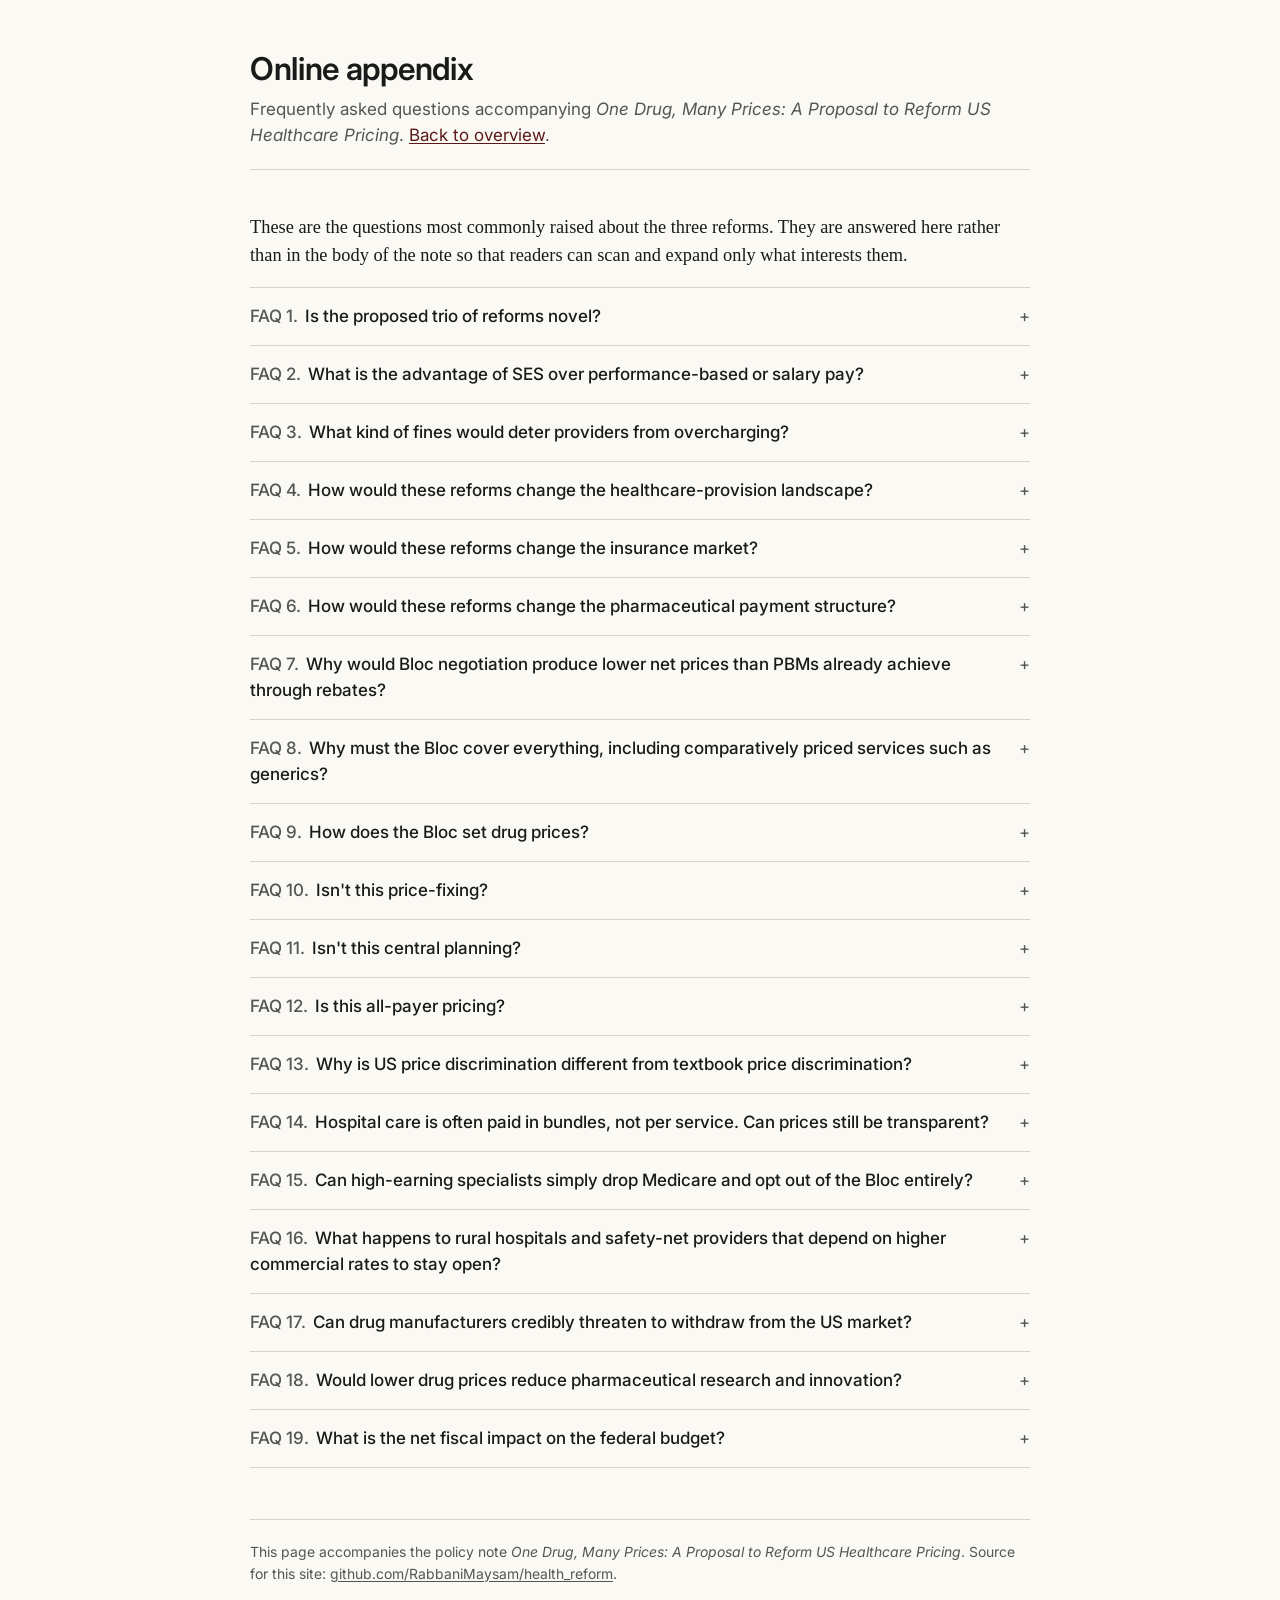
==== docs/faq.html @ 89c3ed16 "Fix three citation issues found by independent re-verification (FAQ) 1. Dropped Kneller 2010. The cl" ====
<!doctype html>
<html lang="en">
<head>
<meta charset="utf-8">
<meta name="viewport" content="width=device-width, initial-scale=1">
<title>Online Appendix — Frequently asked questions</title>
<meta name="description" content="Online appendix and FAQs for the policy note 'One Drug, Many Prices: A Proposal to Reform US Healthcare Pricing.'">
<link rel="preconnect" href="https://fonts.googleapis.com">
<link rel="preconnect" href="https://fonts.gstatic.com" crossorigin>
<link rel="stylesheet" href="https://fonts.googleapis.com/css2?family=Inter:wght@400;500;600&display=swap">
<link rel="stylesheet" href="style.css?v=2">
</head>
<body class="faq-page">
<div class="wrap">

<header>
  <h1>Online appendix</h1>
  <p class="subtitle">Frequently asked questions accompanying <em>One Drug, Many Prices: A Proposal to Reform US Healthcare Pricing</em>. <a href="./">Back to overview</a>.</p>
</header>

<p class="lede">These are the questions most commonly raised about the three reforms. They are answered here rather than in the body of the note so that readers can scan and expand only what interests them.</p>

<details id="novelty">
  <summary><span class="service-name">Is the proposed trio of reforms novel?</span></summary>
  <div>
    <div class="notes">
      <p>No, each of the three reforms has been studied, advocated, or partially implemented. What is new is the claim that they belong together, and the specific design that makes them enforceable as a single system. Reform 1 without Reform 2 produces a powerful buyer facing private-pay loopholes that erode its gains, which is the current situation. Reform 2 without Reform 1 imposes a uniform rate with no one empowered to set it low. Either without Reform 3 remains exposed to the secret side-deals and misreporting that have defeated past price-control efforts. The contribution of this note is to integrate the three.</p>
      <p><b>Reform 1 (consolidated negotiation).</b> It is well understood that the federal government leaves bargaining power on the table by fragmenting its purchasing across Medicare, Medicaid, the <abbr title="Veterans Affairs">VA</abbr>, the <abbr title="Department of Defense">DoD</abbr>, the <abbr title="Indian Health Service">IHS</abbr>, and other programs. The <abbr title="Congressional Budget Office">CBO</abbr> reports that prices paid by federal programs for identical drugs differ by wide margins, with the <abbr title="Veterans Affairs">VA</abbr> paying roughly half of Medicare Part D for selected drugs (CBO 2021a; GAO 2021). Gusmano et al. (2020) show that peer nations achieve lower fee-for-service prices precisely by negotiating as unified blocs. Consolidated purchasing works at smaller scales inside the US federal system: the Federal Supply Schedule serves the <abbr title="Department of Defense">DoD</abbr>, <abbr title="Indian Health Service">IHS</abbr>, Federal Bureau of Prisons, and Public Health Service off <abbr title="Veterans Affairs">VA</abbr>-negotiated contracts (CBO 2021a), and state-level pooled purchasing coalitions such as the Sovereign States Drug Consortium extract supplemental Medicaid rebates beyond federal levels. Under the Inflation Reduction Act, Medicare's first exercise of negotiation, confined to ten drugs, produced an estimated 22% in net savings on those drugs, according to <abbr title="Centers for Medicare and Medicaid Services">CMS</abbr> (KFF 2024). Reform 1 scales the same mechanism from a dozen fragmented programs to one Bloc covering every federal healthcare purchase.</p>
      <p><b>Reform 2 (uniform pricing as a condition of market access).</b> The case for all-payer pricing has been argued in the US health-policy literature for decades. Reinhardt's (2011) sustained critique of multi-price systems showed that price discrimination across payers generates opacity, cost-shifting claims that do not hold up empirically, and persistent exploitation of the weakest payers. Subsequent work confirmed the empirics: White (2013) and Frakt (2011) find little evidence that lower Medicare payments push private payments up, undercutting the industry's standard defense of the multi-price system. Anderson and Herring (2015) set out the design case for a US all-payer rate-setting framework drawing on the German, Swiss, and Japanese examples, and on Maryland's all-payer hospital system, which has operated since 1977. Emanuel et al. (2012) advanced a version of the same proposal in a widely-cited <i>New England Journal of Medicine</i> piece. Cooper et al. (2019) and RAND (2024) document the magnitude of what all-payer pricing would undo, namely private-insurer prices that run at roughly 2.5 times Medicare rates, with the largest gaps in concentrated hospital markets. Conditioning federal market access on pricing behavior is also not new: the 340B Drug Pricing Program requires manufacturers that participate in Medicaid to sell outpatient drugs to safety-net providers at roughly 25 to 50% below list, and the Medicaid Best Price rule requires manufacturers to offer Medicaid the lowest price offered to any non-federal purchaser. Both show that conditional-access mechanisms are workable and durable. Reform 2 combines the all-payer tradition with the conditional-access enforcement tool.</p>
      <p><b>Reform 3 (price transparency).</b> Empirical evaluations of price-transparency interventions consistently find price reductions where transparency is actually achieved. The CalPERS reference-pricing program, which covers California's public employees, reduced prices by 17 to 26% and shifted patient volume toward lower-priced facilities (Robinson and Brown 2013; Robinson, Brown, and Whaley 2015). New Hampshire's HealthCost tool produced modest price reductions for shoppable services, particularly imaging (Whaley 2019). Singapore publishes hospital-bill benchmarks for common procedures by provider and has induced visible price competition. These precedents reach only subsets of the market. The US Hospital Price Transparency Rule (2021) and Transparency in Coverage Rule (2020) are national in scope but have largely failed to deliver usable transparency because they delegate posting to thousands of providers and insurers and impose symbolic penalties as low as $300 per day, a trivial sum for a system billing millions (45 CFR 180.90). Reform 3 departs from the delegated-posting model: because every price is set in a Bloc contract, the Bloc is the natural publisher of record.</p>
      <p><b>What is incremental vs. novel.</b> The consolidation of federal purchasing (Reform 1) is an incremental extension of existing mechanisms like the Federal Supply Schedule. The all-payer and conditional-access tools in Reform 2 draw on an established tradition and on existing federal programs. The transparency component (Reform 3) is incremental in substance but novel in design, since it removes the weakest link (provider-side posting) from existing transparency regimes. The novel contribution is the integrated system, in which each reform closes a loophole the others leave open.</p>
      <p><b>References.</b></p>
      <ul>
        <li>Anderson, Gerard F., and Bradley Herring. 2015. "The All-Payer Rate Setting Model for Pricing Medical Services and Drugs." <i>AMA Journal of Ethics</i> 17 (8): 770–775.</li>
        <li>Congressional Budget Office. 2021a. "A Comparison of Brand-Name Drug Prices Among Selected Federal Programs." February.</li>
        <li>Cooper, Zack, Stuart V. Craig, Martin Gaynor, and John Van Reenen. 2019. "The Price Ain't Right? Hospital Prices and Health Spending on the Privately Insured." <i>Quarterly Journal of Economics</i> 134 (1): 51–107.</li>
        <li>Code of Federal Regulations. "45 CFR § 180.90: Civil Monetary Penalties for Noncompliance." Office of the Federal Register. <a href="https://www.ecfr.gov/current/title-45/part-180/section-180.90">ecfr.gov/current/title-45/part-180/section-180.90</a>.</li>
        <li>Emanuel, Ezekiel J., et al. 2012. "A Systemic Approach to Containing Health Care Spending." <i>New England Journal of Medicine</i> 367 (10): 949–954.</li>
        <li>Frakt, Austin B. 2011. "How Much Do Hospitals Cost Shift? A Review of the Evidence." <i>Milbank Quarterly</i> 89 (1): 90–130.</li>
        <li>Gusmano, Michael K., Miriam J. Laugesen, Victor G. Rodwin, and Lawrence D. Brown. 2020. "Getting the Price Right: How Some Countries Control Spending in a Fee-for-Service System." <i>Health Affairs</i> 39 (11): 1867–1874.</li>
        <li>Kaiser Family Foundation. 2024. "Explaining the Prescription Drug Provisions in the Inflation Reduction Act." KFF Issue Brief.</li>
        <li>RAND Corporation. 2024. "Prices Paid to Hospitals by Private Health Plans: Findings from Round 5.1 of an Employer-Led Transparency Initiative." RR-A1144-2.</li>
        <li>Reinhardt, Uwe E. 2011. "The Many Different Prices Paid to Providers and the Flawed Theory of Cost Shifting: Is It Time for a More Rational All-Payer System?" <i>Health Affairs</i> 30 (11): 2125–2133.</li>
        <li>Robinson, James C., and Timothy Brown. 2013. "Increases in Consumer Cost Sharing Redirect Patient Volumes and Reduce Hospital Prices for Orthopedic Surgery." <i>Health Affairs</i> 32 (8): 1392–1397.</li>
        <li>Robinson, James C., Timothy T. Brown, and Christopher Whaley. 2015. "Reference-Based Benefit Design Changes Consumers' Choices and Employers' Payments for Ambulatory Surgery." <i>Health Affairs</i> 34 (3): 415–422.</li>
        <li>U.S. Government Accountability Office. 2020. "Prescription Drugs: Department of Veterans Affairs Paid About Half as Much as Medicare Part D for Selected Drugs in 2017." GAO-21-111, December.</li>
        <li>Whaley, Christopher M. 2019. "Provider Responses to Online Price Transparency." <i>Journal of Health Economics</i> 66: 241–259.</li>
        <li>White, Chapin. 2013. "Contrary to Cost-Shift Theory, Lower Medicare Hospital Payment Rates for Inpatient Care Lead to Lower Private Payment Rates." <i>Health Affairs</i> 32 (5): 935–943.</li>
      </ul>
    </div>
  </div>
</details>

<details id="negotiator-pay">
  <summary><span class="service-name">What is the advantage of SES over performance-based or salary pay?</span></summary>
  <div>
    <div class="notes">
      <p>Bloc negotiators are paid as Senior Executive Service (<abbr title="Senior Executive Service">SES</abbr>) employees: a fixed salary, a performance bonus capped at 10% of base, and no other monetary upside of any kind. Bonuses are awarded on periodic peer-reviewed evaluations rather than per-contract outcomes.</p>
      <p>Two failure modes must be guarded against. The first is laxness: salaried employees with no upside may have weak incentives to bargain hard. The second is gaming: employees paid against measurable outcomes will optimize for those outcomes at the expense of unmeasured ones. For complex public-sector roles like Bloc negotiation, where many dimensions of performance (supply security, manufacturer participation, clinical quality, equity) are not measurable, the economics literature identifies the second failure mode as the more dangerous, warning that high-powered incentives can backfire when key dimensions are unmeasurable and that muted, low-powered incentives are often optimal (Holmström and Milgrom 1991; Prendergast 1999; Frey and Jegen 2001; Bénabou and Tirole 2003, 2006; Finan, Olken, and Pande 2017). The 10% bonus cap reflects a deliberate choice in the safer direction; structural anti-corruption controls (no outside payments, no industry employment for twelve months after tenure, public reporting of contracts) carry the load that high-powered incentives cannot.</p>
      <p><b>References.</b></p>
      <ul>
        <li>Bénabou, Roland, and Jean Tirole. 2003. "Intrinsic and Extrinsic Motivation." <i>Review of Economic Studies</i> 70 (3): 489–520. <a href="https://doi.org/10.1111/1467-937X.00253">doi:10.1111/1467-937X.00253</a>.</li>
        <li>Bénabou, Roland, and Jean Tirole. 2006. "Incentives and Prosocial Behavior." <i>American Economic Review</i> 96 (5): 1652–1678. <a href="https://doi.org/10.1257/aer.96.5.1652">doi:10.1257/aer.96.5.1652</a>.</li>
        <li>Finan, Frederico, Benjamin A. Olken, and Rohini Pande. 2017. "The Personnel Economics of the Developing State." In <i>Handbook of Field Experiments</i>, vol. 2, edited by Abhijit Vinayak Banerjee and Esther Duflo, 467–514. Amsterdam: North-Holland. <a href="https://doi.org/10.1016/bs.hefe.2016.08.001">doi:10.1016/bs.hefe.2016.08.001</a>.</li>
        <li>Frey, Bruno S., and Reto Jegen. 2001. "Motivation Crowding Theory." <i>Journal of Economic Surveys</i> 15 (5): 589–611. <a href="https://doi.org/10.1111/1467-6419.00150">doi:10.1111/1467-6419.00150</a>.</li>
        <li>Holmström, Bengt, and Paul Milgrom. 1991. "Multitask Principal-Agent Analyses: Incentive Contracts, Asset Ownership, and Job Design." <i>Journal of Law, Economics, and Organization</i> 7 (Special Issue): 24–52. <a href="https://doi.org/10.1093/jleo/7.special_issue.24">doi:10.1093/jleo/7.special_issue.24</a>.</li>
        <li>Prendergast, Canice. 1999. "The Provision of Incentives in Firms." <i>Journal of Economic Literature</i> 37 (1): 7–63. <a href="https://doi.org/10.1257/jel.37.1.7">doi:10.1257/jel.37.1.7</a>.</li>
      </ul>
    </div>
  </div>
</details>

<details id="fines">
  <summary><span class="service-name">What kind of fines would deter providers from overcharging?</span></summary>
  <div>
    <div class="notes">
      <p>Fines must be large enough that a provider considering a deliberate overcharge, or negligent about avoiding one, expects to pay more than they would gain. The challenge is that few patients are likely to notice or file complaints over modest overcharges. If fines are commensurate with the occasional complaints, providers can overcharge routinely, pay the occasional fine when caught, and still profit. Meaningful deterrence therefore requires a multiplier.</p>
      <p>The multiplier should be large. To fix ideas, a multiplier of 100 would turn a $50 overcharge into a $5,000 fine, salient to the provider yet still small enough that a genuine overcharge is worth a complaint. The figure of 100 is only illustrative of the order of magnitude required, not a specific recommendation.</p>
      <p>Fines alone are not enough. Repeat offenders should lose their Bloc contract entirely, which for most providers means losing access to the majority of the market. Termination, not the fine, is the real deterrent against systematic abuse. The fine handles single-instance overcharges; contract termination handles patterns.</p>
    </div>
  </div>
</details>

<details id="provision">
  <summary><span class="service-name">How would these reforms change the healthcare-provision landscape?</span></summary>
  <div>
    <div class="notes">
      <p>Providers and hospitals could no longer maintain wide price gaps across payers. An average private insurer in 2022 paid 2.5 times the Medicare rate for hospital services, with the largest gaps in concentrated markets where a single hospital chain dominates (RAND 2024; Cooper et al. 2019). Under the Bloc, that gap would collapse and price discrimination across payers would disappear. Hospitals in concentrated markets would face the largest reductions, because they currently extract the largest markups. Provider margins on routine services would compress, but volume would stabilize and billing-and-collection overhead, much of which exists to sustain price discrimination, would shrink.</p>
      <p><b>References.</b></p>
      <ul>
        <li>Cooper, Zack, Stuart V. Craig, Martin Gaynor, and John Van Reenen. 2019. "The Price Ain't Right? Hospital Prices and Health Spending on the Privately Insured." <i>Quarterly Journal of Economics</i> 134 (1): 51–107.</li>
        <li>RAND Corporation. 2024. "Prices Paid to Hospitals by Private Health Plans: Findings from Round 5.1 of an Employer-Led Transparency Initiative." RR-A1144-2.</li>
      </ul>
    </div>
  </div>
</details>

<details id="insurance">
  <summary><span class="service-name">How would these reforms change the insurance market?</span></summary>
  <div>
    <div class="notes">
      <p>The insurance market would survive but would compete on different ground. Today, insurers compete partly by negotiating secret prices with providers and using narrow networks to steer patient volume toward providers who agreed to lower rates. Under Bloc-wide pricing, every contracting provider charges the same price to every payer, so narrow networks lose their rationale; no insurer can win a discount by restricting who its members can see. Competition shifts to coverage design: what fraction of the uniform price each plan covers, what services are included, what the premium is, and how generous the cost-sharing is. Insurers remain distinct entities competing for enrollees, but the secret-price arbitrage that drives much of today's market disappears.</p>
    </div>
  </div>
</details>

<details id="pharma">
  <summary><span class="service-name">How would these reforms change the pharmaceutical payment structure?</span></summary>
  <div>
    <div class="notes">
      <p>The rebate ecosystem would cease to exist, and the drug supply chain would undergo an overhaul that eliminates many intermediaries. There would be no rebates to capture, no spread pricing to exploit, and no opaque price differentials to arbitrage. Pharmacy benefit managers, whose business model depends on these arrangements, would lose their function. The clinical role that <abbr title="pharmacy benefit managers">PBMs</abbr> sometimes fill, maintaining formularies and handling claims processing, is absorbed into the Bloc's negotiation and price-lookup infrastructure. Manufacturers, wholesalers, and pharmacies would continue to operate, but the economic rents extracted by intermediaries sitting between them would be eliminated.</p>
    </div>
  </div>
</details>

<details id="pbm-comparison">
  <summary><span class="service-name">Why would Bloc negotiation produce lower net prices than PBMs already achieve through rebates?</span></summary>
  <div>
    <div class="notes">
      <p>PBMs are known to aggressively negotiate rebates that bring net prices below list prices. Replacing <abbr title="pharmacy benefit managers">PBMs</abbr> with Bloc-wide negotiation would be advantageous for four reasons.</p>
      <p>First, <abbr title="pharmacy benefit managers">PBMs</abbr> retain a portion of the rebates they negotiate from manufacturers rather than passing them all through to plans. The retained portion aggregates to a meaningful share of total drug spending and is not disclosed (Sood et al. 2017). Reform 1 outlaws rebates, eliminating this leakage by design.</p>
      <p>Second, even when <abbr title="pharmacy benefit managers">PBMs</abbr> secure discounts, those discounts reach only a subset of patients. Many face list or near-list prices regardless of what the plan paid net. Patients in the deductible phase pay the full negotiated rate until the deductible is met. Specialty-drug patients on coinsurance pay a percentage of list, not net, absorbing the gross-to-net spread the plan paid (Lakdawalla and Li 2021). Out-of-network and emergency patients face near-list rates. Cash payers using third-party discount tools sometimes pay less than their own insurance would charge for the same drug at the same pharmacy. Small employers and small commercial insurers pay higher rates than large ones. Patients prescribed off-formulary drugs pay above-formulary rates. Under the Bloc, the negotiated price is the price every patient pays.</p>
      <p>Third, the three large <abbr title="pharmacy benefit managers">PBMs</abbr> are corporately integrated with the three large commercial insurers (CVS Caremark with Aetna, Express Scripts with Cigna, OptumRx with UnitedHealth). A <abbr title="pharmacy benefit manager">PBM</abbr> bargains for rebates on the plan's behalf and decides what share of those rebates to pass through. When the <abbr title="pharmacy benefit manager">PBM</abbr> and the plan share a corporate parent, the pass-through ratio is set by intra-corporate accounting rather than arm's-length negotiation, and the parent retains revenue regardless of how the split is drawn (FTC 2024). The Bloc has no such conflict. It has no sister insurer to favor and no separate revenue line tied to retaining rebates.</p>
      <p>Fourth, <abbr title="pharmacy benefit managers">PBMs</abbr> compete with each other for plan business, which constrains how aggressively each can push back against any one manufacturer. The Bloc has no competing alternative and cannot be replaced as a buyer. Under Reform 2, a manufacturer that refuses the Bloc forfeits access to Bloc-contracted pharmacies, which constitute the majority of US retail, and its outside option shrinks to a small specialty channel.</p>
      <p>The empirical record supports these reasons. Every other developed country negotiates drug prices through some form of centralized authority and secures substantially lower prices than the US for the same drugs. For the ten drugs in the first round of Medicare's Inflation Reduction Act negotiations, US post-rebate net prices remained well above prices paid in other developed countries, even after the <abbr title="Inflation Reduction Act">IRA</abbr>'s negotiated reductions (Wouters et al. 2025). For drugs outside the <abbr title="Inflation Reduction Act">IRA</abbr>-negotiated set, the gaps are typically larger. Each of these national health systems is much smaller than the US market, yet each individually achieves lower prices than US payers achieve through <abbr title="pharmacy benefit manager">PBM</abbr>-mediated bargaining. A US-wide Bloc would be the gatekeeper of the largest and most profitable pharmaceutical market in the world, a buyer several times the size of any single European negotiator. Given its size and leverage, the Bloc should at minimum match the prices these countries achieve, and likely beat them.</p>
      <p><b>References.</b></p>
      <ul>
        <li>Federal Trade Commission. 2024. "Pharmacy Benefit Managers: The Powerful Middlemen Inflating Drug Costs and Squeezing Main Street Pharmacies." Interim Staff Report, July.</li>
        <li>Lakdawalla, Darius, and Meng Li. 2021. "Association of Drug Rebates and Competition With Out-of-Pocket Coinsurance in Medicare Part D, 2014 to 2018." <i>JAMA Network Open</i> 4 (5): e219030.</li>
        <li>Sood, Neeraj, Tiffany Shih, Karen Van Nuys, and Dana Goldman. 2017. "The Flow of Money Through the Pharmaceutical Distribution System." <i>USC Schaeffer Center White Paper</i>, June.</li>
        <li>Wouters, Olivier J., Sean D. Sullivan, Emma M. Cousin, Nico Gabriel, Irene Papanicolas, and Inmaculada Hernandez. 2025. "Drug Prices Negotiated by Medicare vs US Net Prices and Prices in Other Countries." <i>JAMA</i> 333 (1): 85–87.</li>
      </ul>
    </div>
  </div>
</details>

<details id="comprehensive-scope">
  <summary><span class="service-name">Why must the Bloc cover everything, including comparatively priced services such as generics?</span></summary>
  <div>
    <div class="notes">
      <p>Universal scope is different from universal action. The Bloc would be granted authority to negotiate all health care products and services, even those that are reasonably and comparatively priced, such as generic drugs. It would not be required to negotiate every price. Where competition produces low prices on its own, the Bloc need not act. US generic drugs trade at among the lowest prices in the developed world (Wouters et al. 2017), and the Bloc would have no reason to disturb these functioning and competitive corners of the market. Where competition fails, the Bloc exerts its leverage. Single-source branded drugs, biosimilars facing entry barriers, and hospital services in concentrated markets are the natural targets.</p>
      <p>Statutory exemptions are predictable points of failure. If generics are carved out, manufacturers have an incentive to reformulate existing drugs into the exempt category to escape negotiation. If a therapeutic class is carved out, pricing pressure migrates into it, and the carve-out absorbs the abuse it was meant to prevent. Comprehensive authority closes both channels at once, and lets the Bloc decide where to act on the merits rather than where the statute permits.</p>
      <p>The Bloc need not negotiate every price for its authority to bind every price. The credible possibility of negotiation is enough to discipline manufacturers whose drugs sit outside current focus. This is the standard logic of regulatory deterrence. Antitrust, food and drug safety, and securities enforcement operate this way. Most firms are never sued, audited, or investigated, but the credible threat of action disciplines behavior across the market. Reform 1 applies that logic to pricing.</p>
      <p><b>References.</b></p>
      <ul>
        <li>Wouters, Olivier J., Panos G. Kanavos, and Martin McKee. 2017. "Comparing Generic Drug Markets in Europe and the United States: Prices, Volumes, and Spending." <i>The Milbank Quarterly</i> 95 (3): 554&ndash;601.</li>
      </ul>
    </div>
  </div>
</details>

<details id="dispensing-fee">
  <summary><span class="service-name">How does the Bloc set drug prices?</span></summary>
  <div>
    <div class="notes">
      <p>The patient's drug price has two components. The first is what the Bloc negotiates with the manufacturer for the drug itself, with leverage and mechanics described in the <a href="#pbm-comparison">FAQ on <abbr title="pharmacy benefit manager">PBM</abbr> comparison</a>. The second is a dispensing fee the Bloc pays the pharmacy for filling the prescription, set from a published, periodically updated schedule.</p>
      <p>Regulating two price levels in a vertical supply chain invites double marginalization. When intermediaries negotiate both, misalignment leaks rents to whoever sits between (Spengler 1950; Tirole 1988). <abbr title="pharmacy benefit manager">PBM</abbr> rebates and pharmacy reimbursement work this way today, with the gap accruing to the <abbr title="pharmacy benefit manager">PBM</abbr> (Sood et al. 2017). The Bloc avoids the trap by using a different mechanism at each level: the drug price is negotiated, where buyer leverage matters, and the dispensing fee is set from cost-of-dispensing surveys, where no individual pharmacy has the scarcity power to negotiate.</p>
      <p>Per-prescription dispensing cost is driven by volume, not rent. Fixed costs spread thinly across few fills at low-volume pharmacies and widely across many at high-volume ones. Grant Thornton's (2007) national study, commissioned by <abbr title="National Association of Chain Drug Stores">NACDS</abbr> and <abbr title="National Community Pharmacists Association">NCPA</abbr>, found low-volume pharmacies running 30 to 50% higher per-prescription cost than high-volume chains. The intuitive geography inverts. A Manhattan pharmacy has high rent but high volume, with low per-prescription cost. A rural Nebraska pharmacy has low rent but low volume, with high per-prescription cost.</p>
      <p>The adopted design sets a national base fee from periodic independent cost-of-dispensing surveys. Pharmacies in <abbr title="United States Department of Agriculture">USDA</abbr>-<abbr title="Economic Research Service">ERS</abbr> Rural-Urban Commuting Area codes 7&ndash;10 (small towns and isolated rural areas) receive a rural premium calibrated to the volume-cost gap. Specialty drugs and compounded prescriptions carry prescription-level surcharges. Each adjustment keys to exogenous variables (Census-based <abbr title="Rural-Urban Commuting Area">RUCA</abbr> codes, the published specialty drug list, the prescription record), so a chain cannot game the system by closing nearby branches or forcing out rivals.</p>
      <p>Alternative designs fall short. A uniform national fee is administratively simple but underprovides rural access, accelerating closures of independent rural pharmacies. Property-price tiers compensate in the wrong direction, since volume drives cost. Per-pharmacy negotiated fees disadvantage independent pharmacies that lack the data and legal capacity to negotiate against chains, replicating the <abbr title="pharmacy benefit manager">PBM</abbr>-pharmacy reimbursement dynamics Reform 1 is meant to undo.</p>
      <p>Where the rural premium is insufficient to keep the only pharmacy in town open, the response is access policy (<abbr title="Health Resources and Services Administration">HRSA</abbr> Pharmacy Access grants, telepharmacy, mail-order coverage), not a pricing premium that would create incentives to monopolize the local market. This follows Australia's Pharmaceutical Benefits Scheme and the UK NHS pharmacy reimbursement system, and resembles several US state Medicaid programs.</p>
      <p><b>References.</b></p>
      <ul>
        <li>Grant Thornton LLP. 2007. "National Cost of Dispensing Study, Final Report." January 26. Commissioned by the Coalition for Community Pharmacy Action on behalf of the National Association of Chain Drug Stores and the National Community Pharmacists Association.</li>
        <li>Sood, Neeraj, Tiffany Shih, Karen Van Nuys, and Dana Goldman. 2017. "The Flow of Money Through the Pharmaceutical Distribution System." <i>USC Schaeffer Center White Paper</i>.</li>
        <li>Spengler, Joseph J. 1950. "Vertical Integration and Antitrust Policy." <i>Journal of Political Economy</i> 58 (4): 347&ndash;352.</li>
        <li>Tirole, Jean. 1988. <i>The Theory of Industrial Organization</i>. Cambridge, MA: MIT Press.</li>
        <li>USDA Economic Research Service. "Rural-Urban Commuting Area Codes." <a href="https://www.ers.usda.gov/data-products/rural-urban-commuting-area-codes/">ers.usda.gov</a>.</li>
      </ul>
    </div>
  </div>
</details>

<details id="price-fixing">
  <summary><span class="service-name">Isn't this price-fixing?</span></summary>
  <div>
    <div class="notes">
      <p>No. Each seller chooses its own price. What the proposal enforces is non-discrimination: whatever price a provider sets, the provider must charge it to every patient regardless of who is paying. Sellers are not required to contract with the Bloc; any provider unwilling to accept the terms is free to walk away. The proposal sets no price; it conditions access to a large pool of publicly-funded patients on a single, transparent rate.</p>
    </div>
  </div>
</details>

<details id="central-planning">
  <summary><span class="service-name">Isn't this central planning?</span></summary>
  <div>
    <div class="notes">
      <p>No. Centrally planned systems dictate what services are provided, in what quantities, to whom, and how resources are allocated. This proposal does none of that. It does not create rationing, waiting lists, or regional allocation. It does not tell providers what to produce or patients whom to serve. It does not replace the market for insurance with a government plan; insurers remain distinct entities competing on coverage and cost-sharing. The market thrives. Price transparency promotes a more competitive and efficient market. What disappears is secret prices that result in information asymmetry, inefficiency, and exploitation.</p>
    </div>
  </div>
</details>

<details id="all-payer">
  <summary><span class="service-name">Is this all-payer pricing?</span></summary>
  <div>
    <div class="notes">
      <p>It shares the core principle of all-payer pricing: at any given provider, every payer pays the same price. The differences are in scope and enforcement. Maryland's all-payer system is mandatory but covers hospitals only. Reform 2 covers all provider types (hospitals, physicians, pharmacies) but participation is voluntary. A provider that does not contract with the Bloc remains free to set different prices for different payers, but forfeits access to the Bloc's patient pool. Maryland enforces non-discrimination through state regulation. Reform 2 enforces it through a contract condition.</p>
    </div>
  </div>
</details>

<details id="inverted-schedule">
  <summary><span class="service-name">Why is US price discrimination different from textbook price discrimination?</span></summary>
  <div>
    <div class="notes">
      <p>Standard analysis of price discrimination predicts that the seller sorts buyers by price sensitivity and charges the more price-sensitive buyer less. When the more price-sensitive buyer is also lower-income, the result can be welfare-increasing and equity-improving (Varian 1985; Tirole 1988). The result depends on a specific condition. The price-sensitive buyer must be able to credibly walk away from a high price.</p>
      <p>US healthcare prices are not set by sensitivity. They are set by negotiation leverage. Buyers with leverage (Medicare, the <abbr title="Veterans Affairs">VA</abbr>, large commercial insurers) extract low prices. Buyers with less leverage face high ones. If the patients most sensitive to price also have the least leverage, the standard sorting is inverted, and the most price-sensitive end up paying the most. The condition holds in each of the following cases.</p>
      <p>The uninsured, typically lower-income and most price-sensitive at the point of care, face list prices that run several multiples of negotiated rates because they have little leverage in the individual transaction (Bai and Anderson 2015; Dusetzina et al. 2015). Insured patients in the deductible phase pay the full negotiated rate out of pocket until the deductible is met (averaging over $1,700 in 2023). They cannot credibly walk away from prescribed treatment, and the plan's leverage does not reach them at the register (<abbr title="Kaiser Family Foundation">KFF</abbr> Employer Health Benefits Survey 2024). Specialty-drug patients on coinsurance pay a percentage of list rather than of the post-rebate net, absorbing the gross-to-net spread because they have little leverage to renegotiate the basis of their cost-sharing (Lakdawalla and Li 2021). Out-of-network and emergency patients default to near-list rates because they cannot credibly walk away from urgent care and have limited leverage with the provider (Adler et al. 2021). Insured patients sometimes pay more for the same drug at the same pharmacy than uninsured buyers using third-party discount cards. Roughly 23% of insured prescriptions in one large sample carried a copay above the cash price, showing that plan leverage does not consistently flow through (Van Nuys et al. 2018). Small employers and small commercial insurers pay higher hospital rates than large ones for the same service because they have less leverage (Cooper et al. 2019).</p>
      <p><b>References.</b></p>
      <ul>
        <li>Adler, Loren, Matthew Fiedler, Paul B. Ginsburg, Mark Hall, Benedic Ippolito, and Erin Trish. 2021. "Understanding the No Surprises Act." USC-Brookings Schaeffer Initiative for Health Policy, February 4.</li>
        <li>Bai, Ge, and Gerard F. Anderson. 2015. "Extreme Markup: The Fifty US Hospitals with the Highest Charge-to-Cost Ratios." <i>Health Affairs</i> 34 (6): 922–928.</li>
        <li>Cooper, Zack, Stuart V. Craig, Martin Gaynor, and John Van Reenen. 2019. "The Price Ain't Right? Hospital Prices and Health Spending on the Privately Insured." <i>Quarterly Journal of Economics</i> 134 (1): 51–107.</li>
        <li>Dusetzina, Stacie B., Ethan Basch, and Nancy L. Keating. 2015. "For Uninsured Cancer Patients, Outpatient Charges Can Be Costly, Putting Treatments Out of Reach." <i>Health Affairs</i> 34 (4): 584–591.</li>
        <li>Kaiser Family Foundation. 2024. "2023 Employer Health Benefits Survey." Section 7: Employee Cost Sharing.</li>
        <li>Lakdawalla, Darius, and Meng Li. 2021. "Association of Drug Rebates and Competition With Out-of-Pocket Coinsurance in Medicare Part D, 2014 to 2018." <i>JAMA Network Open</i> 4 (5): e219030.</li>
        <li>Tirole, Jean. 1988. <i>The Theory of Industrial Organization</i>. Cambridge, MA: MIT Press.</li>
        <li>Van Nuys, Karen, Geoffrey Joyce, Rocio Ribero, and Dana P. Goldman. 2018. "Overpaying for Prescription Drugs: The Copay Clawback Phenomenon." <i>USC Schaeffer Center White Paper</i>, March.</li>
        <li>Varian, Hal R. 1985. "Price Discrimination and Social Welfare." <i>American Economic Review</i> 75 (4): 870–875.</li>
      </ul>
    </div>
  </div>
</details>

<details id="bundles">
  <summary><span class="service-name">Hospital care is often paid in bundles, not per service. Can prices still be transparent?</span></summary>
  <div>
    <div class="notes">
      <p>Yes. Bundled payment and price transparency are independent design choices. Bundling, including the diagnosis-related group (<abbr title="diagnosis-related group">DRG</abbr>) system used by Medicare for inpatient hospital stays, was developed as a cost-control tool. It pays a fixed amount per episode of care rather than per item, transferring efficiency risk to the provider and removing the incentive to over-test and over-treat. It has nothing to do with whether prices are visible.</p>
      <p>Several developed countries publish <abbr title="diagnosis-related group">DRG</abbr> payment schedules. A patient in Germany, France, Japan, or Australia can look up what their hospital is paid for, say, an uncomplicated knee replacement before being admitted. The bundle itself is the priced unit, and that priced unit is published. The same approach works under this proposal: each bundled episode appears in the lookup system as a single price, just as each individual fee-for-service item appears as a single price. Whether the contracted unit is a <abbr title="Current Procedural Terminology">CPT</abbr> code, a <abbr title="diagnosis-related group">DRG</abbr>, a bundle, or a formula, the rule is the same: if the contract sets the price, the database posts the price.</p>
      <p>The only situation that genuinely complicates transparency is open-ended pricing, where the contract specifies that the provider will be paid whatever the provider bills, with no preset schedule. The proposal rules this out. Every contract with the Bloc must specify, in advance, the price of every covered service or episode.</p>
    </div>
  </div>
</details>

<details id="opt-out">
  <summary><span class="service-name">Can high-earning specialists simply drop Medicare and opt out of the Bloc entirely?</span></summary>
  <div>
    <div class="notes">
      <p>Some will. A concierge orthopedic surgeon or dermatologist serving an exclusively wealthy clientele can exit the system, just as such providers do today. The proposal does not depend on retaining them. The overwhelming majority of providers, including nearly all primary care physicians, general surgeons, and community hospitals, cannot afford to forfeit access to the Bloc's patient pool. Those who opt out serve a luxury market with negligible effect on the system's overall cost structure.</p>
    </div>
  </div>
</details>

<details id="rural">
  <summary><span class="service-name">What happens to rural hospitals and safety-net providers that depend on higher commercial rates to stay open?</span></summary>
  <div>
    <div class="notes">
      <p>Under the Bloc, each provider negotiates its own rate. A rural hospital with high fixed costs and low patient volume will negotiate a higher rate. It has genuine leverage: the Bloc cannot leave its beneficiaries with zero access in a region served by a single hospital. Transparent negotiation yields a sustainable price. The hospital does not close; it charges what it needs to and justifies that price openly. Where additional support is warranted, existing mechanisms such as Critical Access Hospital designations and Disproportionate Share Hospital payments provide direct subsidies, and these can be maintained or adjusted without preserving a broken pricing system.</p>
    </div>
  </div>
</details>

<details id="withdrawal">
  <summary><span class="service-name">Can drug manufacturers credibly threaten to withdraw from the US market?</span></summary>
  <div>
    <div class="notes">
      <p>No. The United States is the most profitable pharmaceutical market in the world. Every other developed nation negotiates drug prices through centralized purchasing and pays a fraction of US prices. A manufacturer that withdraws from the US market to avoid consolidated negotiation would be abandoning its highest-margin customers in favor of markets that pay far less. This is a claim made by industry lobbyists, not a credible economic threat. For the vast majority of drugs, withdrawal is irrational. For niche drugs with very small patient populations, targeted accommodations can be made without abandoning the overall pricing framework.</p>
    </div>
  </div>
</details>

<details id="innovation">
  <summary><span class="service-name">Would lower drug prices reduce pharmaceutical research and innovation?</span></summary>
  <div>
    <div class="notes">
      <p>Only modestly, and mostly at the low-value end of the pipeline. The standard market-size elasticities link lower expected returns to fewer new drugs (Acemoglu and Linn 2004; Dubois et al. 2015), but the effect is modest and concentrated at the low-value end. The Congressional Budget Office's drug-development simulation estimates that a 15 to 25% cut in expected returns on the highest-earning drugs reduces new-drug entry by about 0.5% in the first decade, rising toward 8% by the third, with firms dropping their lowest-value projects first because a drug is developed only when expected returns exceed costs (CBO 2021b). Independent ratings classify only 10 to 13% of new approvals as offering a real clinical advantage over existing options (Light and Lexchin 2012; Naci, Carter, and Mossialos 2015), so even a small quantity effect falls largely on me-too drugs. Public funding underwrites the upstream science: <abbr title="National Institutes of Health">NIH</abbr> research contributed to every one of the 210 new drugs approved between 2010 and 2016 (Cleary et al. 2018). And every other developed country negotiates drug prices, yet pharmaceutical innovation continues across those markets. The claim that negotiation would halt innovation is not supported by the evidence.</p>
      <p><b>References.</b></p>
      <ul>
        <li>Acemoglu, Daron, and Joshua Linn. 2004. "Market Size in Innovation: Theory and Evidence from the Pharmaceutical Industry." <i>Quarterly Journal of Economics</i> 119 (3): 1049–1090. <a href="https://doi.org/10.1162/0033553041502144">doi:10.1162/0033553041502144</a>.</li>
        <li>Cleary, Ekaterina Galkina, Jennifer M. Beierlein, Navleen Surjit Khanuja, Laura M. McNamee, and Fred D. Ledley. 2018. "Contribution of NIH Funding to New Drug Approvals 2010–2016." <i>Proceedings of the National Academy of Sciences</i> 115 (10): 2329–2334. <a href="https://doi.org/10.1073/pnas.1715368115">doi:10.1073/pnas.1715368115</a>.</li>
        <li>Congressional Budget Office. 2021b. "CBO's Simulation Model of New Drug Development." Working Paper 2021-09, August. Washington, DC.</li>
        <li>Dubois, Pierre, Olivier de Mouzon, Fiona Scott Morton, and Paul Seabright. 2015. "Market Size and Pharmaceutical Innovation." <i>RAND Journal of Economics</i> 46 (4): 844–871. <a href="https://doi.org/10.1111/1756-2171.12113">doi:10.1111/1756-2171.12113</a>.</li>
        <li>Light, Donald W., and Joel R. Lexchin. 2012. "Pharmaceutical Research and Development: What Do We Get for All That Money?" <i>BMJ</i> 345: e4348. <a href="https://doi.org/10.1136/bmj.e4348">doi:10.1136/bmj.e4348</a>.</li>
        <li>Naci, Huseyin, Alexander W. Carter, and Elias Mossialos. 2015. "Why the Drug Development Pipeline Is Not Delivering Better Medicines." <i>BMJ</i> 351: h5542. <a href="https://doi.org/10.1136/bmj.h5542">doi:10.1136/bmj.h5542</a>.</li>
      </ul>
    </div>
  </div>
</details>

<details id="fiscal">
  <summary><span class="service-name">What is the net fiscal impact on the federal budget?</span></summary>
  <div>
    <div class="notes">
      <p>Total healthcare spending is very likely to fall. The Bloc is larger than any single existing program, and larger insurers pay lower prices. Commercial rates, which currently exceed Medicare rates by multiples, would collapse to the negotiated rate. The savings to employers, patients, and state Medicaid budgets would be substantial.</p>
      <p>The federal budget effect is theoretically ambiguous, with two opposing forces. The downward force is the gain from negotiating as a single large buyer rather than a dozen fragmented ones. The empirical record shows this gain can be enormous: even modest exercises of consolidated buying power, such as the <abbr title="Veterans Affairs">VA</abbr>'s drug-price negotiation or the limited Medicare negotiation under the Inflation Reduction Act, have produced price reductions on the order of 50%. The upward force is that some providers, once they can no longer cross-subsidize from commercial payers, may demand higher rates from the Bloc than they accept from Medicare alone. The downward force is likely to dominate, because the consolidation gain applies to the full federal portfolio while only a minority of providers genuinely depend on commercial cross-subsidies to break even. The most plausible outcome is a meaningful net reduction in federal healthcare spending alongside the larger system-wide reduction. The precise magnitude is an empirical question that future research could investigate.</p>
    </div>
  </div>
</details>

<footer>
  <p>This page accompanies the policy note <em>One Drug, Many Prices: A Proposal to Reform US Healthcare Pricing</em>. Source for this site: <a href="https://github.com/RabbaniMaysam/health_reform">github.com/RabbaniMaysam/health_reform</a>.</p>
</footer>

</div>
<script>
(function () {
  function openTargeted() {
    var hash = window.location.hash;
    if (!hash) return;
    var el = document.querySelector(hash);
    if (el && el.tagName === 'DETAILS') {
      el.open = true;
      el.scrollIntoView({ block: 'start', behavior: 'smooth' });
    }
  }
  window.addEventListener('DOMContentLoaded', openTargeted);
  window.addEventListener('hashchange', openTargeted);
})();
</script>
</body>
</html>
---- docs/style.css ----
:root {
  --bg: #fbf9f4;
  --fg: #1a1a1a;
  --muted: #555;
  --rule: #d8d4c8;
  --accent: #8a2b2b;
  --link: #5a1a1a;
  --max: 780px;
  --serif: "Iowan Old Style", "Charter", "Georgia", "Cambria", serif;
  --sans: "Inter", "Helvetica Neue", "Segoe UI", system-ui, sans-serif;
}

html {
  font-size: 17px;
  scroll-behavior: smooth;
  -webkit-font-smoothing: antialiased;
  -moz-osx-font-smoothing: grayscale;
}

body {
  margin: 0;
  background: var(--bg);
  color: var(--fg);
  font-family: var(--serif);
  line-height: 1.55;
}

.wrap {
  max-width: var(--max);
  margin: 0 auto;
  padding: 3rem 1.25rem 5rem;
}

header {
  margin-bottom: 2.5rem;
  padding-bottom: 1.25rem;
  border-bottom: 1px solid var(--rule);
}

h1 {
  font-family: var(--sans);
  font-weight: 600;
  font-size: 1.85rem;
  line-height: 1.2;
  margin: 0 0 0.4rem;
  letter-spacing: -0.01em;
}

.subtitle {
  font-family: var(--sans);
  font-weight: 400;
  font-size: 1rem;
  color: var(--muted);
  margin: 0;
}

h2 {
  font-family: var(--sans);
  font-weight: 600;
  font-size: 1.3rem;
  margin: 2.75rem 0 0.75rem;
  letter-spacing: -0.005em;
}

h3 {
  font-family: var(--sans);
  font-weight: 600;
  font-size: 1.05rem;
  margin: 1.75rem 0 0.5rem;
}

p {
  margin: 0 0 1rem;
}

.lede {
  font-size: 1.08rem;
  color: var(--fg);
}

a {
  color: var(--link);
  text-decoration: underline;
  text-underline-offset: 2px;
  text-decoration-thickness: 1px;
}

a:hover {
  color: var(--accent);
}

figure {
  margin: 2rem 0;
}

figure img {
  width: 100%;
  height: auto;
  display: block;
}

figcaption {
  font-family: var(--sans);
  font-size: 0.85rem;
  color: var(--muted);
  margin-top: 0.6rem;
  line-height: 1.45;
}

details {
  border-top: 1px solid var(--rule);
  padding: 0.9rem 0;
}

details:last-of-type {
  border-bottom: 1px solid var(--rule);
}

details:target {
  background: rgba(138, 43, 43, 0.04);
  scroll-margin-top: 1rem;
}

body.faq-page .wrap {
  counter-reset: faq;
}

body.faq-page .wrap > details > summary > .service-name {
  counter-increment: faq;
}

body.faq-page .wrap > details > summary > .service-name::before {
  content: "FAQ " counter(faq) ". ";
  color: var(--muted);
  font-weight: 500;
  margin-right: 0.15em;
}

summary {
  cursor: pointer;
  font-family: var(--sans);
  font-weight: 500;
  font-size: 1rem;
  list-style: none;
  display: flex;
  justify-content: space-between;
  align-items: baseline;
  gap: 1rem;
}

summary::-webkit-details-marker {
  display: none;
}

summary::after {
  content: "+";
  font-family: var(--sans);
  color: var(--muted);
  font-weight: 400;
  transition: transform 0.15s;
}

details[open] summary::after {
  content: "−";
}

.service-name {
  flex: 1;
}

.service-panel {
  font-size: 0.78rem;
  color: var(--muted);
  text-transform: uppercase;
  letter-spacing: 0.05em;
  font-weight: 500;
  white-space: nowrap;
}

details > div {
  padding-top: 0.8rem;
}

.cells {
  display: grid;
  grid-template-columns: auto 1fr;
  gap: 0.25rem 1rem;
  margin: 0 0 0.9rem;
  font-size: 0.95rem;
}

.cells dt {
  font-family: var(--sans);
  font-weight: 500;
  color: var(--muted);
  white-space: nowrap;
}

.cells dd {
  margin: 0;
}

.cells dd b {
  font-weight: 600;
}

.notes {
  font-size: 0.92rem;
  color: var(--fg);
}

.notes p {
  margin: 0 0 0.5rem;
}

.notes p:last-child {
  margin-bottom: 0;
}

hr {
  border: none;
  border-top: 1px solid var(--rule);
  margin: 3rem 0;
}

form.contact {
  display: grid;
  gap: 0.9rem;
  margin: 1.25rem 0 0;
  font-family: var(--sans);
}

form.contact label {
  display: grid;
  gap: 0.35rem;
  font-size: 0.88rem;
  font-weight: 500;
  color: var(--muted);
}

form.contact input[type="text"],
form.contact input[type="email"],
form.contact textarea {
  font-family: var(--sans);
  font-size: 1rem;
  color: var(--fg);
  background: transparent;
  border: 1px solid var(--rule);
  border-radius: 4px;
  padding: 0.55rem 0.7rem;
  transition: border-color 0.15s;
}

form.contact input:focus,
form.contact textarea:focus {
  outline: none;
  border-color: var(--accent);
}

form.contact textarea {
  min-height: 7rem;
  resize: vertical;
  line-height: 1.5;
}

form.contact button {
  justify-self: start;
  font-family: var(--sans);
  font-weight: 500;
  font-size: 0.95rem;
  color: var(--bg);
  background: var(--fg);
  border: none;
  border-radius: 4px;
  padding: 0.6rem 1.2rem;
  cursor: pointer;
  transition: background 0.15s;
}

form.contact button:hover {
  background: var(--accent);
}

.honeypot {
  position: absolute;
  left: -9999px;
  opacity: 0;
  pointer-events: none;
}

footer {
  font-family: var(--sans);
  font-size: 0.82rem;
  color: var(--muted);
  margin-top: 3rem;
  padding-top: 1.25rem;
  border-top: 1px solid var(--rule);
}

footer a {
  color: var(--muted);
}

@media (max-width: 600px) {
  html { font-size: 16px; }
  .wrap { padding: 2rem 1rem 4rem; }
  h1 { font-size: 1.55rem; }
  h2 { font-size: 1.15rem; }
  summary { flex-direction: column; gap: 0.15rem; }
  summary::after { position: absolute; right: 0; }
  details { position: relative; }
  .cells { grid-template-columns: 1fr; gap: 0.1rem; }
  .cells dt { margin-top: 0.4rem; }
}

@media (prefers-color-scheme: dark) {
  :root {
    --bg: #1a1815;
    --fg: #e8e4d8;
    --muted: #a8a29a;
    --rule: #3a3530;
    --link: #e8a08a;
    --accent: #f0b8a0;
  }
}

/* Acronyms: hover to reveal the full term. Subtle dotted underline signals a definition is available. */
abbr[title] {
  text-decoration: underline dotted;
  text-decoration-thickness: 1px;
  text-underline-offset: 2px;
  cursor: help;
}
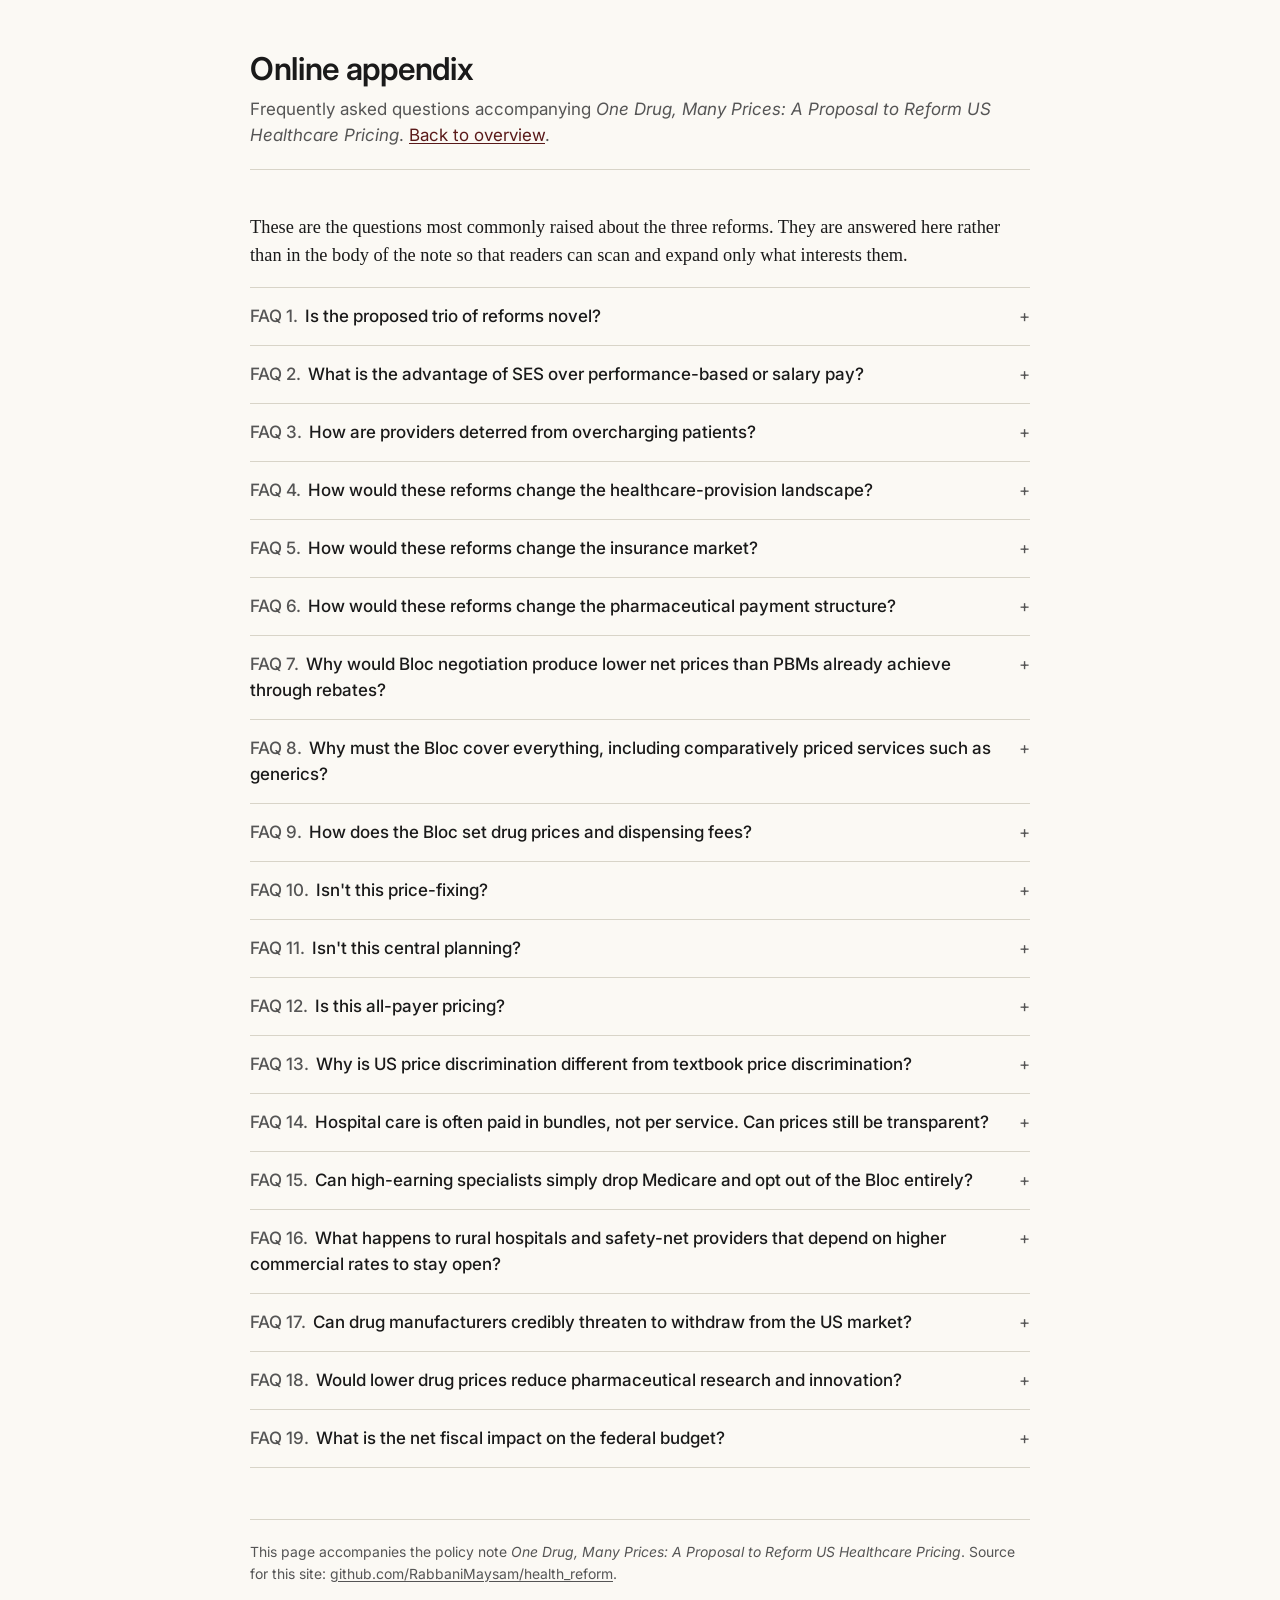
==== commit b2183597: "Reframe the dispensing-fee mechanism as set-to-cost, not price-independent The double-marginalizatio" ====
--- a/docs/faq.html
+++ b/docs/faq.html
@@ -25,7 +25,7 @@
   <div>
     <div class="notes">
       <p>No, each of the three reforms has been studied, advocated, or partially implemented. What is new is the claim that they belong together, and the specific design that makes them enforceable as a single system. Reform 1 without Reform 2 produces a powerful buyer facing private-pay loopholes that erode its gains, which is the current situation. Reform 2 without Reform 1 imposes a uniform rate with no one empowered to set it low. Either without Reform 3 remains exposed to the secret side-deals and misreporting that have defeated past price-control efforts. The contribution of this note is to integrate the three.</p>
-      <p><b>Reform 1 (consolidated negotiation).</b> It is well understood that the federal government leaves bargaining power on the table by fragmenting its purchasing across Medicare, Medicaid, the <abbr title="Veterans Affairs">VA</abbr>, the <abbr title="Department of Defense">DoD</abbr>, the <abbr title="Indian Health Service">IHS</abbr>, and other programs. The <abbr title="Congressional Budget Office">CBO</abbr> reports that prices paid by federal programs for identical drugs differ by wide margins, with the <abbr title="Veterans Affairs">VA</abbr> paying roughly half of Medicare Part D for selected drugs (CBO 2021a; GAO 2021). Gusmano et al. (2020) show that peer nations achieve lower fee-for-service prices precisely by negotiating as unified blocs. Consolidated purchasing works at smaller scales inside the US federal system: the Federal Supply Schedule serves the <abbr title="Department of Defense">DoD</abbr>, <abbr title="Indian Health Service">IHS</abbr>, Federal Bureau of Prisons, and Public Health Service off <abbr title="Veterans Affairs">VA</abbr>-negotiated contracts (CBO 2021a), and state-level pooled purchasing coalitions such as the Sovereign States Drug Consortium extract supplemental Medicaid rebates beyond federal levels. Under the Inflation Reduction Act, Medicare's first exercise of negotiation, confined to ten drugs, produced an estimated 22% in net savings on those drugs, according to <abbr title="Centers for Medicare and Medicaid Services">CMS</abbr> (KFF 2024). Reform 1 scales the same mechanism from a dozen fragmented programs to one Bloc covering every federal healthcare purchase.</p>
+      <p><b>Reform 1 (consolidated negotiation).</b> It is well understood that the federal government leaves bargaining power on the table by fragmenting its purchasing across Medicare, Medicaid, the <abbr title="Veterans Affairs">VA</abbr>, the <abbr title="Department of Defense">DoD</abbr>, the <abbr title="Indian Health Service">IHS</abbr>, and other programs. The <abbr title="Congressional Budget Office">CBO</abbr> reports that prices paid by federal programs for identical drugs differ by wide margins, with the <abbr title="Veterans Affairs">VA</abbr> paying roughly half of Medicare Part D for selected drugs (CBO 2021a; GAO 2021). Gusmano et al. (2020) show that peer nations achieve lower fee-for-service prices precisely by negotiating as unified blocs. Consolidated purchasing works at smaller scales inside the US federal system: the Federal Supply Schedule serves the <abbr title="Department of Defense">DoD</abbr>, <abbr title="Indian Health Service">IHS</abbr>, Federal Bureau of Prisons, and Public Health Service off <abbr title="Veterans Affairs">VA</abbr>-negotiated contracts (CBO 2021a), and state-level pooled purchasing coalitions such as the Sovereign States Drug Consortium extract supplemental Medicaid rebates beyond federal levels. Under the <abbr title="Inflation Reduction Act">IRA</abbr>, Medicare's first exercise of negotiation, confined to ten drugs, produced an estimated 22% in net savings on those drugs, according to <abbr title="Centers for Medicare and Medicaid Services">CMS</abbr> (KFF 2024). Reform 1 scales the same mechanism from a dozen fragmented programs to one Bloc covering every federal healthcare purchase.</p>
       <p><b>Reform 2 (uniform pricing as a condition of market access).</b> The case for all-payer pricing has been argued in the US health-policy literature for decades. Reinhardt's (2011) sustained critique of multi-price systems showed that price discrimination across payers generates opacity, cost-shifting claims that do not hold up empirically, and persistent exploitation of the weakest payers. Subsequent work confirmed the empirics: White (2013) and Frakt (2011) find little evidence that lower Medicare payments push private payments up, undercutting the industry's standard defense of the multi-price system. Anderson and Herring (2015) set out the design case for a US all-payer rate-setting framework drawing on the German, Swiss, and Japanese examples, and on Maryland's all-payer hospital system, which has operated since 1977. Emanuel et al. (2012) advanced a version of the same proposal in a widely-cited <i>New England Journal of Medicine</i> piece. Cooper et al. (2019) and RAND (2024) document the magnitude of what all-payer pricing would undo, namely private-insurer prices that run at roughly 2.5 times Medicare rates, with the largest gaps in concentrated hospital markets. Conditioning federal market access on pricing behavior is also not new: the 340B Drug Pricing Program requires manufacturers that participate in Medicaid to sell outpatient drugs to safety-net providers at roughly 25 to 50% below list, and the Medicaid Best Price rule requires manufacturers to offer Medicaid the lowest price offered to any non-federal purchaser. Both show that conditional-access mechanisms are workable and durable. Reform 2 combines the all-payer tradition with the conditional-access enforcement tool.</p>
       <p><b>Reform 3 (price transparency).</b> Empirical evaluations of price-transparency interventions consistently find price reductions where transparency is actually achieved. The CalPERS reference-pricing program, which covers California's public employees, reduced prices by 17 to 26% and shifted patient volume toward lower-priced facilities (Robinson and Brown 2013; Robinson, Brown, and Whaley 2015). New Hampshire's HealthCost tool produced modest price reductions for shoppable services, particularly imaging (Whaley 2019). Singapore publishes hospital-bill benchmarks for common procedures by provider and has induced visible price competition. These precedents reach only subsets of the market. The US Hospital Price Transparency Rule (2021) and Transparency in Coverage Rule (2020) are national in scope but have largely failed to deliver usable transparency because they delegate posting to thousands of providers and insurers and impose symbolic penalties as low as $300 per day, a trivial sum for a system billing millions (45 CFR 180.90). Reform 3 departs from the delegated-posting model: because every price is set in a Bloc contract, the Bloc is the natural publisher of record.</p>
       <p><b>What is incremental vs. novel.</b> The consolidation of federal purchasing (Reform 1) is an incremental extension of existing mechanisms like the Federal Supply Schedule. The all-payer and conditional-access tools in Reform 2 draw on an established tradition and on existing federal programs. The transparency component (Reform 3) is incremental in substance but novel in design, since it removes the weakest link (provider-side posting) from existing transparency regimes. The novel contribution is the integrated system, in which each reform closes a loophole the others leave open.</p>
@@ -55,7 +55,7 @@
   <summary><span class="service-name">What is the advantage of SES over performance-based or salary pay?</span></summary>
   <div>
     <div class="notes">
-      <p>Bloc negotiators are paid as Senior Executive Service (<abbr title="Senior Executive Service">SES</abbr>) employees: a fixed salary, a performance bonus capped at 10% of base, and no other monetary upside of any kind. Bonuses are awarded on periodic peer-reviewed evaluations rather than per-contract outcomes.</p>
+      <p>Bloc negotiators are paid as <abbr title="Senior Executive Service">SES</abbr> employees: a fixed salary, a performance bonus capped at 10% of base, and no other monetary upside of any kind. Bonuses are awarded on periodic peer-reviewed evaluations rather than per-contract outcomes.</p>
       <p>Two failure modes must be guarded against. The first is laxness: salaried employees with no upside may have weak incentives to bargain hard. The second is gaming: employees paid against measurable outcomes will optimize for those outcomes at the expense of unmeasured ones. For complex public-sector roles like Bloc negotiation, where many dimensions of performance (supply security, manufacturer participation, clinical quality, equity) are not measurable, the economics literature identifies the second failure mode as the more dangerous, warning that high-powered incentives can backfire when key dimensions are unmeasurable and that muted, low-powered incentives are often optimal (Holmström and Milgrom 1991; Prendergast 1999; Frey and Jegen 2001; Bénabou and Tirole 2003, 2006; Finan, Olken, and Pande 2017). The 10% bonus cap reflects a deliberate choice in the safer direction; structural anti-corruption controls (no outside payments, no industry employment for twelve months after tenure, public reporting of contracts) carry the load that high-powered incentives cannot.</p>
       <p><b>References.</b></p>
       <ul>
@@ -71,7 +71,7 @@
 </details>
 
 <details id="fines">
-  <summary><span class="service-name">What kind of fines would deter providers from overcharging?</span></summary>
+  <summary><span class="service-name">How are providers deterred from overcharging patients?</span></summary>
   <div>
     <div class="notes">
       <p>Fines must be large enough that a provider considering a deliberate overcharge, or negligent about avoiding one, expects to pay more than they would gain. The challenge is that few patients are likely to notice or file complaints over modest overcharges. If fines are commensurate with the occasional complaints, providers can overcharge routinely, pay the occasional fine when caught, and still profit. Meaningful deterrence therefore requires a multiplier.</p>
@@ -99,7 +99,7 @@
   <summary><span class="service-name">How would these reforms change the insurance market?</span></summary>
   <div>
     <div class="notes">
-      <p>The insurance market would survive but would compete on different ground. Today, insurers compete partly by negotiating secret prices with providers and using narrow networks to steer patient volume toward providers who agreed to lower rates. Under Bloc-wide pricing, every contracting provider charges the same price to every payer, so narrow networks lose their rationale; no insurer can win a discount by restricting who its members can see. Competition shifts to coverage design: what fraction of the uniform price each plan covers, what services are included, what the premium is, and how generous the cost-sharing is. Insurers remain distinct entities competing for enrollees, but the secret-price arbitrage that drives much of today's market disappears.</p>
+      <p>The insurance market would survive but would compete on different ground. Today, insurers compete partly by negotiating secret prices with providers. They also use narrow networks to steer patient volume toward providers who agreed to lower rates. Under Bloc-wide pricing, every contracting provider charges the same price to every payer. Narrow networks lose their rationale. No insurer can win a discount by restricting who its members can see. Competition shifts to coverage design. What fraction of the uniform price does each plan cover? What services are included? What is the premium, and how generous is the cost-sharing? Insurers remain distinct entities competing for enrollees. But the secret-price arbitrage that drives much of today's market disappears.</p>
     </div>
   </div>
 </details>
@@ -117,12 +117,12 @@
   <summary><span class="service-name">Why would Bloc negotiation produce lower net prices than PBMs already achieve through rebates?</span></summary>
   <div>
     <div class="notes">
-      <p>PBMs are known to aggressively negotiate rebates that bring net prices below list prices. Replacing <abbr title="pharmacy benefit managers">PBMs</abbr> with Bloc-wide negotiation would be advantageous for four reasons.</p>
+      <p><abbr title="pharmacy benefit managers">PBMs</abbr> are known to aggressively negotiate rebates that bring net prices below list prices. Replacing <abbr title="pharmacy benefit managers">PBMs</abbr> with Bloc-wide negotiation would be advantageous for four reasons.</p>
       <p>First, <abbr title="pharmacy benefit managers">PBMs</abbr> retain a portion of the rebates they negotiate from manufacturers rather than passing them all through to plans. The retained portion aggregates to a meaningful share of total drug spending and is not disclosed (Sood et al. 2017). Reform 1 outlaws rebates, eliminating this leakage by design.</p>
       <p>Second, even when <abbr title="pharmacy benefit managers">PBMs</abbr> secure discounts, those discounts reach only a subset of patients. Many face list or near-list prices regardless of what the plan paid net. Patients in the deductible phase pay the full negotiated rate until the deductible is met. Specialty-drug patients on coinsurance pay a percentage of list, not net, absorbing the gross-to-net spread the plan paid (Lakdawalla and Li 2021). Out-of-network and emergency patients face near-list rates. Cash payers using third-party discount tools sometimes pay less than their own insurance would charge for the same drug at the same pharmacy. Small employers and small commercial insurers pay higher rates than large ones. Patients prescribed off-formulary drugs pay above-formulary rates. Under the Bloc, the negotiated price is the price every patient pays.</p>
       <p>Third, the three large <abbr title="pharmacy benefit managers">PBMs</abbr> are corporately integrated with the three large commercial insurers (CVS Caremark with Aetna, Express Scripts with Cigna, OptumRx with UnitedHealth). A <abbr title="pharmacy benefit manager">PBM</abbr> bargains for rebates on the plan's behalf and decides what share of those rebates to pass through. When the <abbr title="pharmacy benefit manager">PBM</abbr> and the plan share a corporate parent, the pass-through ratio is set by intra-corporate accounting rather than arm's-length negotiation, and the parent retains revenue regardless of how the split is drawn (FTC 2024). The Bloc has no such conflict. It has no sister insurer to favor and no separate revenue line tied to retaining rebates.</p>
       <p>Fourth, <abbr title="pharmacy benefit managers">PBMs</abbr> compete with each other for plan business, which constrains how aggressively each can push back against any one manufacturer. The Bloc has no competing alternative and cannot be replaced as a buyer. Under Reform 2, a manufacturer that refuses the Bloc forfeits access to Bloc-contracted pharmacies, which constitute the majority of US retail, and its outside option shrinks to a small specialty channel.</p>
-      <p>The empirical record supports these reasons. Every other developed country negotiates drug prices through some form of centralized authority and secures substantially lower prices than the US for the same drugs. For the ten drugs in the first round of Medicare's Inflation Reduction Act negotiations, US post-rebate net prices remained well above prices paid in other developed countries, even after the <abbr title="Inflation Reduction Act">IRA</abbr>'s negotiated reductions (Wouters et al. 2025). For drugs outside the <abbr title="Inflation Reduction Act">IRA</abbr>-negotiated set, the gaps are typically larger. Each of these national health systems is much smaller than the US market, yet each individually achieves lower prices than US payers achieve through <abbr title="pharmacy benefit manager">PBM</abbr>-mediated bargaining. A US-wide Bloc would be the gatekeeper of the largest and most profitable pharmaceutical market in the world, a buyer several times the size of any single European negotiator. Given its size and leverage, the Bloc should at minimum match the prices these countries achieve, and likely beat them.</p>
+      <p>The empirical record supports these reasons. Every other developed country negotiates drug prices through some form of centralized authority and secures substantially lower prices than the US for the same drugs. For the ten drugs in the first round of Medicare's <abbr title="Inflation Reduction Act">IRA</abbr> negotiations, US post-rebate net prices remained well above prices paid in other developed countries, even after the <abbr title="Inflation Reduction Act">IRA</abbr>'s negotiated reductions (Wouters et al. 2025). For drugs outside the <abbr title="Inflation Reduction Act">IRA</abbr>-negotiated set, the gaps are typically larger. Each of these national health systems is much smaller than the US market, yet each individually achieves lower prices than US payers achieve through <abbr title="pharmacy benefit manager">PBM</abbr>-mediated bargaining. A US-wide Bloc would be the gatekeeper of the largest and most profitable pharmaceutical market in the world, a buyer several times the size of any single European negotiator. Given its size and leverage, the Bloc should at minimum match the prices these countries achieve, and likely beat them.</p>
       <p><b>References.</b></p>
       <ul>
         <li>Federal Trade Commission. 2024. "Pharmacy Benefit Managers: The Powerful Middlemen Inflating Drug Costs and Squeezing Main Street Pharmacies." Interim Staff Report, July.</li>
@@ -138,7 +138,7 @@
   <summary><span class="service-name">Why must the Bloc cover everything, including comparatively priced services such as generics?</span></summary>
   <div>
     <div class="notes">
-      <p>Universal scope is different from universal action. The Bloc would be granted authority to negotiate all health care products and services, even those that are reasonably and comparatively priced, such as generic drugs. It would not be required to negotiate every price. Where competition produces low prices on its own, the Bloc need not act. US generic drugs trade at among the lowest prices in the developed world (Wouters et al. 2017), and the Bloc would have no reason to disturb these functioning and competitive corners of the market. Where competition fails, the Bloc exerts its leverage. Single-source branded drugs, biosimilars facing entry barriers, and hospital services in concentrated markets are the natural targets.</p>
+      <p>Universal scope is different from universal action. The Bloc would be granted authority to negotiate all healthcare products and services, even those that are reasonably and comparatively priced, such as generic drugs. It would not be required to negotiate every price. Where competition produces low prices on its own, the Bloc need not act. US generic drugs trade at among the lowest prices in the developed world (Wouters et al. 2017), and the Bloc would have no reason to disturb these functioning and competitive corners of the market. Where competition fails, the Bloc exerts its leverage. Single-source branded drugs, biosimilars facing entry barriers, and hospital services in concentrated markets are the natural targets.</p>
       <p>Statutory exemptions are predictable points of failure. If generics are carved out, manufacturers have an incentive to reformulate existing drugs into the exempt category to escape negotiation. If a therapeutic class is carved out, pricing pressure migrates into it, and the carve-out absorbs the abuse it was meant to prevent. Comprehensive authority closes both channels at once, and lets the Bloc decide where to act on the merits rather than where the statute permits.</p>
       <p>The Bloc need not negotiate every price for its authority to bind every price. The credible possibility of negotiation is enough to discipline manufacturers whose drugs sit outside current focus. This is the standard logic of regulatory deterrence. Antitrust, food and drug safety, and securities enforcement operate this way. Most firms are never sued, audited, or investigated, but the credible threat of action disciplines behavior across the market. Reform 1 applies that logic to pricing.</p>
       <p><b>References.</b></p>
@@ -150,11 +150,11 @@
 </details>
 
 <details id="dispensing-fee">
-  <summary><span class="service-name">How does the Bloc set drug prices?</span></summary>
-  <div>
-    <div class="notes">
-      <p>The patient's drug price has two components. The first is what the Bloc negotiates with the manufacturer for the drug itself, with leverage and mechanics described in the <a href="#pbm-comparison">FAQ on <abbr title="pharmacy benefit manager">PBM</abbr> comparison</a>. The second is a dispensing fee the Bloc pays the pharmacy for filling the prescription, set from a published, periodically updated schedule.</p>
-      <p>Regulating two price levels in a vertical supply chain invites double marginalization. When intermediaries negotiate both, misalignment leaks rents to whoever sits between (Spengler 1950; Tirole 1988). <abbr title="pharmacy benefit manager">PBM</abbr> rebates and pharmacy reimbursement work this way today, with the gap accruing to the <abbr title="pharmacy benefit manager">PBM</abbr> (Sood et al. 2017). The Bloc avoids the trap by using a different mechanism at each level: the drug price is negotiated, where buyer leverage matters, and the dispensing fee is set from cost-of-dispensing surveys, where no individual pharmacy has the scarcity power to negotiate.</p>
+  <summary><span class="service-name">How does the Bloc set drug prices and dispensing fees?</span></summary>
+  <div>
+    <div class="notes">
+      <p>The patient's drug price has two components, and the Bloc sets each through a separate process. It negotiates the price of the drug itself with the manufacturer, with leverage and mechanics described in the <a href="#pbm-comparison">FAQ on <abbr title="pharmacy benefit manager">PBM</abbr> comparison</a>. It sets the dispensing fee paid to the retail pharmacy from cost-of-dispensing surveys, on a published, periodically updated schedule.</p>
+      <p>Regulating two price levels in a vertical supply chain can invite double marginalization, where a markup at one stage is stacked on top of a markup at the stage before it, so the two compound. <abbr title="pharmacy benefit manager">PBM</abbr> rebates and pharmacy reimbursement work this way today, with the gap accruing to the <abbr title="pharmacy benefit manager">PBM</abbr> (Sood et al. 2017; Spengler 1950; Tirole 1988). The Bloc avoids this because the dispensing fee is set to the cost of filling the prescription, not levied as a markup on the drug price. The fee is a fixed amount per prescription, driven by the work of dispensing rather than the value of the drug, so a pharmacy earns no extra margin from handling a more expensive product. The two prices are set independently and added together, not stacked one onto the other. The mechanism at each level then follows from where the pricing power lies. The drug price is negotiated, because that is where buyer leverage matters, and the dispensing fee is set from surveyed cost, because no individual pharmacy has the scarcity power to bargain one up.</p>
       <p>Per-prescription dispensing cost is driven by volume, not rent. Fixed costs spread thinly across few fills at low-volume pharmacies and widely across many at high-volume ones. Grant Thornton's (2007) national study, commissioned by <abbr title="National Association of Chain Drug Stores">NACDS</abbr> and <abbr title="National Community Pharmacists Association">NCPA</abbr>, found low-volume pharmacies running 30 to 50% higher per-prescription cost than high-volume chains. The intuitive geography inverts. A Manhattan pharmacy has high rent but high volume, with low per-prescription cost. A rural Nebraska pharmacy has low rent but low volume, with high per-prescription cost.</p>
       <p>The adopted design sets a national base fee from periodic independent cost-of-dispensing surveys. Pharmacies in <abbr title="United States Department of Agriculture">USDA</abbr>-<abbr title="Economic Research Service">ERS</abbr> Rural-Urban Commuting Area codes 7&ndash;10 (small towns and isolated rural areas) receive a rural premium calibrated to the volume-cost gap. Specialty drugs and compounded prescriptions carry prescription-level surcharges. Each adjustment keys to exogenous variables (Census-based <abbr title="Rural-Urban Commuting Area">RUCA</abbr> codes, the published specialty drug list, the prescription record), so a chain cannot game the system by closing nearby branches or forcing out rivals.</p>
       <p>Alternative designs fall short. A uniform national fee is administratively simple but underprovides rural access, accelerating closures of independent rural pharmacies. Property-price tiers compensate in the wrong direction, since volume drives cost. Per-pharmacy negotiated fees disadvantage independent pharmacies that lack the data and legal capacity to negotiate against chains, replicating the <abbr title="pharmacy benefit manager">PBM</abbr>-pharmacy reimbursement dynamics Reform 1 is meant to undo.</p>
@@ -225,7 +225,7 @@
   <summary><span class="service-name">Hospital care is often paid in bundles, not per service. Can prices still be transparent?</span></summary>
   <div>
     <div class="notes">
-      <p>Yes. Bundled payment and price transparency are independent design choices. Bundling, including the diagnosis-related group (<abbr title="diagnosis-related group">DRG</abbr>) system used by Medicare for inpatient hospital stays, was developed as a cost-control tool. It pays a fixed amount per episode of care rather than per item, transferring efficiency risk to the provider and removing the incentive to over-test and over-treat. It has nothing to do with whether prices are visible.</p>
+      <p>Yes. Bundled payment and price transparency are independent design choices. Bundling, including the <abbr title="diagnosis-related group">DRG</abbr> system used by Medicare for inpatient hospital stays, was developed as a cost-control tool. It pays a fixed amount per episode of care rather than per item, transferring efficiency risk to the provider and removing the incentive to over-test and over-treat. It has nothing to do with whether prices are visible.</p>
       <p>Several developed countries publish <abbr title="diagnosis-related group">DRG</abbr> payment schedules. A patient in Germany, France, Japan, or Australia can look up what their hospital is paid for, say, an uncomplicated knee replacement before being admitted. The bundle itself is the priced unit, and that priced unit is published. The same approach works under this proposal: each bundled episode appears in the lookup system as a single price, just as each individual fee-for-service item appears as a single price. Whether the contracted unit is a <abbr title="Current Procedural Terminology">CPT</abbr> code, a <abbr title="diagnosis-related group">DRG</abbr>, a bundle, or a formula, the rule is the same: if the contract sets the price, the database posts the price.</p>
       <p>The only situation that genuinely complicates transparency is open-ended pricing, where the contract specifies that the provider will be paid whatever the provider bills, with no preset schedule. The proposal rules this out. Every contract with the Bloc must specify, in advance, the price of every covered service or episode.</p>
     </div>
@@ -263,7 +263,7 @@
   <summary><span class="service-name">Would lower drug prices reduce pharmaceutical research and innovation?</span></summary>
   <div>
     <div class="notes">
-      <p>Only modestly, and mostly at the low-value end of the pipeline. The standard market-size elasticities link lower expected returns to fewer new drugs (Acemoglu and Linn 2004; Dubois et al. 2015), but the effect is modest and concentrated at the low-value end. The Congressional Budget Office's drug-development simulation estimates that a 15 to 25% cut in expected returns on the highest-earning drugs reduces new-drug entry by about 0.5% in the first decade, rising toward 8% by the third, with firms dropping their lowest-value projects first because a drug is developed only when expected returns exceed costs (CBO 2021b). Independent ratings classify only 10 to 13% of new approvals as offering a real clinical advantage over existing options (Light and Lexchin 2012; Naci, Carter, and Mossialos 2015), so even a small quantity effect falls largely on me-too drugs. Public funding underwrites the upstream science: <abbr title="National Institutes of Health">NIH</abbr> research contributed to every one of the 210 new drugs approved between 2010 and 2016 (Cleary et al. 2018). And every other developed country negotiates drug prices, yet pharmaceutical innovation continues across those markets. The claim that negotiation would halt innovation is not supported by the evidence.</p>
+      <p>Only modestly, and mostly at the low-value end of the pipeline. The standard market-size elasticities link lower expected returns to fewer new drugs (Acemoglu and Linn 2004; Dubois et al. 2015), but the effect is modest and concentrated at the low-value end. The <abbr title="Congressional Budget Office">CBO</abbr>'s drug-development simulation estimates that a 15 to 25% cut in expected returns on the highest-earning drugs reduces new-drug entry by about 0.5% in the first decade, rising toward 8% by the third, with firms dropping their lowest-value projects first because a drug is developed only when expected returns exceed costs (CBO 2021b). Independent ratings classify only 10 to 13% of new approvals as offering a real clinical advantage over existing options (Light and Lexchin 2012; Naci, Carter, and Mossialos 2015), so even a small quantity effect falls largely on me-too drugs. Public funding underwrites the upstream science: <abbr title="National Institutes of Health">NIH</abbr> research contributed to every one of the 210 new drugs approved between 2010 and 2016 (Cleary et al. 2018). And every other developed country negotiates drug prices, yet pharmaceutical innovation continues across those markets. The claim that negotiation would halt innovation is not supported by the evidence.</p>
       <p><b>References.</b></p>
       <ul>
         <li>Acemoglu, Daron, and Joshua Linn. 2004. "Market Size in Innovation: Theory and Evidence from the Pharmaceutical Industry." <i>Quarterly Journal of Economics</i> 119 (3): 1049–1090. <a href="https://doi.org/10.1162/0033553041502144">doi:10.1162/0033553041502144</a>.</li>
@@ -282,7 +282,7 @@
   <div>
     <div class="notes">
       <p>Total healthcare spending is very likely to fall. The Bloc is larger than any single existing program, and larger insurers pay lower prices. Commercial rates, which currently exceed Medicare rates by multiples, would collapse to the negotiated rate. The savings to employers, patients, and state Medicaid budgets would be substantial.</p>
-      <p>The federal budget effect is theoretically ambiguous, with two opposing forces. The downward force is the gain from negotiating as a single large buyer rather than a dozen fragmented ones. The empirical record shows this gain can be enormous: even modest exercises of consolidated buying power, such as the <abbr title="Veterans Affairs">VA</abbr>'s drug-price negotiation or the limited Medicare negotiation under the Inflation Reduction Act, have produced price reductions on the order of 50%. The upward force is that some providers, once they can no longer cross-subsidize from commercial payers, may demand higher rates from the Bloc than they accept from Medicare alone. The downward force is likely to dominate, because the consolidation gain applies to the full federal portfolio while only a minority of providers genuinely depend on commercial cross-subsidies to break even. The most plausible outcome is a meaningful net reduction in federal healthcare spending alongside the larger system-wide reduction. The precise magnitude is an empirical question that future research could investigate.</p>
+      <p>The federal budget effect is theoretically ambiguous, with two opposing forces. The downward force is the gain from negotiating as a single large buyer rather than a dozen fragmented ones. The empirical record shows this gain can be enormous: even modest exercises of consolidated buying power, such as the <abbr title="Veterans Affairs">VA</abbr>'s drug-price negotiation or the limited Medicare negotiation under the <abbr title="Inflation Reduction Act">IRA</abbr>, have produced price reductions on the order of 50%. The upward force is that some providers, once they can no longer cross-subsidize from commercial payers, may demand higher rates from the Bloc than they accept from Medicare alone. The downward force is likely to dominate, because the consolidation gain applies to the full federal portfolio while only a minority of providers genuinely depend on commercial cross-subsidies to break even. The most plausible outcome is a meaningful net reduction in federal healthcare spending alongside the larger system-wide reduction. The precise magnitude is an empirical question that future research could investigate.</p>
     </div>
   </div>
 </details>
